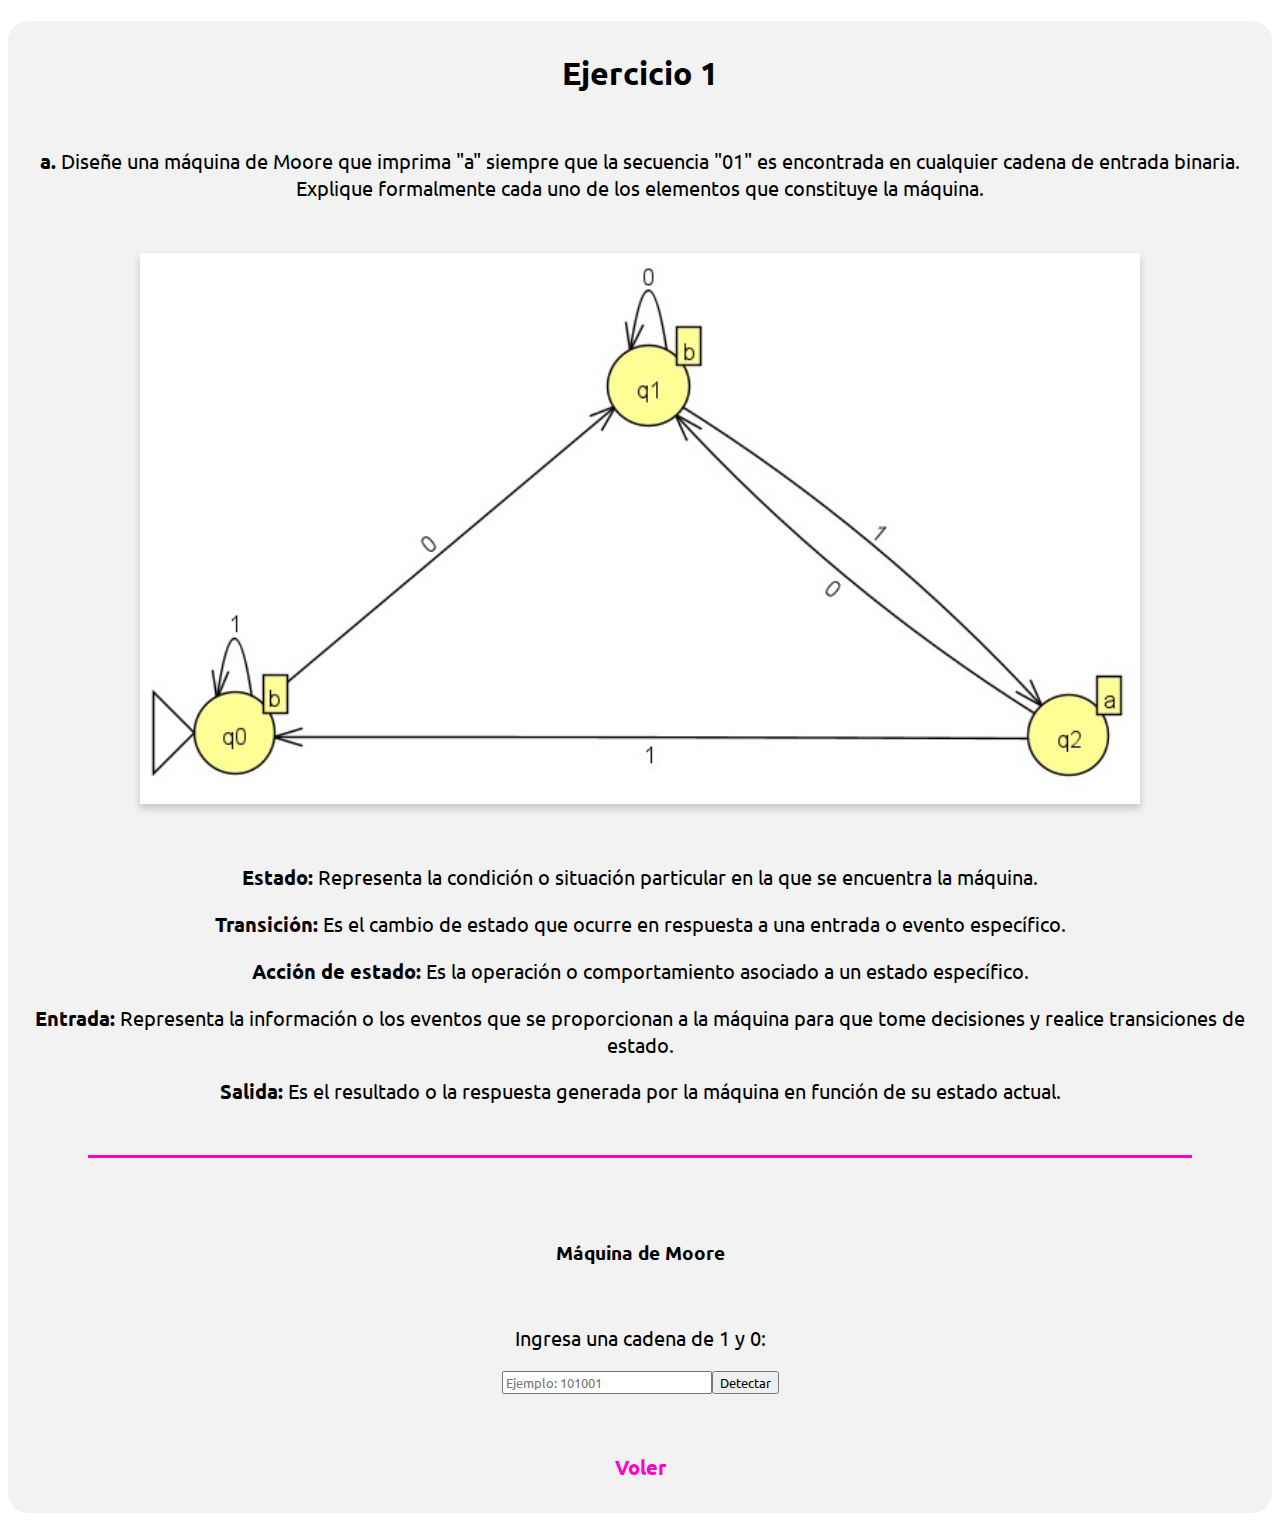
==== html/ejercicio1.html @ 7466a402 "Se agrega el proyecto :D" ====
<!DOCTYPE html>
<html lang="en">

<head>
    <meta charset="UTF-8">
    <meta http-equiv="X-UA-Compatible" content="IE=edge">
    <meta name="viewport" content="width=device-width, initial-scale=1.0">
    <title>Ejercicio 2</title>
    <link rel="stylesheet" href="../css/style.css">
    <link href="https://cdn.jsdelivr.net/npm/bootstrap@5.3.0-alpha3/dist/css/bootstrap.min.css" rel="stylesheet"
        integrity="sha384-KK94CHFLLe+nY2dmCWGMq91rCGa5gtU4mk92HdvYe+M/SXH301p5ILy+dN9+nJOZ" crossorigin="anonymous">
</head>

<body>
    <div class="container">
        <h1>Ejercicio 1</h1>
        <p class="text_p"><b>a.</b> Diseñe una máquina de Moore que imprima "a" siempre que la secuencia "01" es
            encontrada en cualquier
            cadena de entrada binaria. Explique formalmente cada uno de los elementos que constituye la máquina.</p>
        <div class="div_img">
            <img src="../img/moore.jpeg" alt="Moore Machine">
        </div>
        <br><br>
        <p><b>Estado:</b> Representa la condición o situación particular en la que se encuentra la máquina.</p>
        <p><b>Transición:</b> Es el cambio de estado que ocurre en respuesta a una entrada o evento específico. </p>
        <p><b>Acción de estado:</b> Es la operación o comportamiento asociado a un estado específico. </p>
        <p><b>Entrada:</b> Representa la información o los eventos que se proporcionan a la máquina para que tome
            decisiones y realice transiciones de estado.</p>
        <p><b>Salida:</b> Es el resultado o la respuesta generada por la máquina en función de su estado actual.</p>
        <hr class="separador">
        <h3>Máquina de Moore</h3>
        <br>
        <p>Ingresa una cadena de 1 y 0:</p>
        <div class="input_container">
            <input type="text" id="input" placeholder="Ejemplo: 101001">
            <button onclick="detectarSecuencia()">Detectar</button>
        </div>
        <br>
        <div class="output" id="output"></div>
        <br><br>
        <a class="back" href="../index.html">Voler</a>
    </div>
    
    <script src="../js/main1.js"></script>
    <script src="https://cdn.jsdelivr.net/npm/@popperjs/core@2.11.7/dist/umd/popper.min.js"
        integrity="sha384-zYPOMqeu1DAVkHiLqWBUTcbYfZ8osu1Nd6Z89ify25QV9guujx43ITvfi12/QExE"
        crossorigin="anonymous"></script>
    <script src="https://cdn.jsdelivr.net/npm/bootstrap@5.3.0-alpha3/dist/js/bootstrap.min.js"
        integrity="sha384-Y4oOpwW3duJdCWv5ly8SCFYWqFDsfob/3GkgExXKV4idmbt98QcxXYs9UoXAB7BZ"
        crossorigin="anonymous"></script>
</body>
</html>
---- css/style.css ----
@import url('https://fonts.googleapis.com/css2?family=Ubuntu:wght@300&display=swap');

* {
    font-family: 'Ubuntu', sans-serif;
}

h1 {
    padding-top: 2rem;
    text-align: center;
}

h3 {
    padding-top: 2rem;
    text-align: center;   
}

p {
    text-align: center;
    font-size: 20px;
}

.back {
    font-size: 20px;
    text-decoration: none;
    display: flex;
    justify-content: center;
    align-items: center;
    color: #ff00c8;
    font-weight: bold;
}

.buttom {
    display: flex;
    justify-content: center;
    padding-bottom: 2rem;
}

.container {
    margin-left: auto;
    margin-right: auto;
    background-color: rgb(242, 242, 242);
    border-radius: 20px;
    padding-bottom: 2rem;
}

.text_p {
    padding-top: 2rem;
    padding-bottom: 2rem;
}

.div_img {
    display: flex;
    justify-content: center;
}

.div_img img {
    box-shadow: 0px 4px 8px rgba(0, 0, 0, 0.2);
    width: 1000px;
    height: auto;
}

.separador {
    border: none;
    border-top: 3px solid #ff00c8;
    margin: 50px 80px;
}

.input_container {
    display: flex;
    justify-content: center;
}

.output {
    display: flex;
    justify-content: center;
}
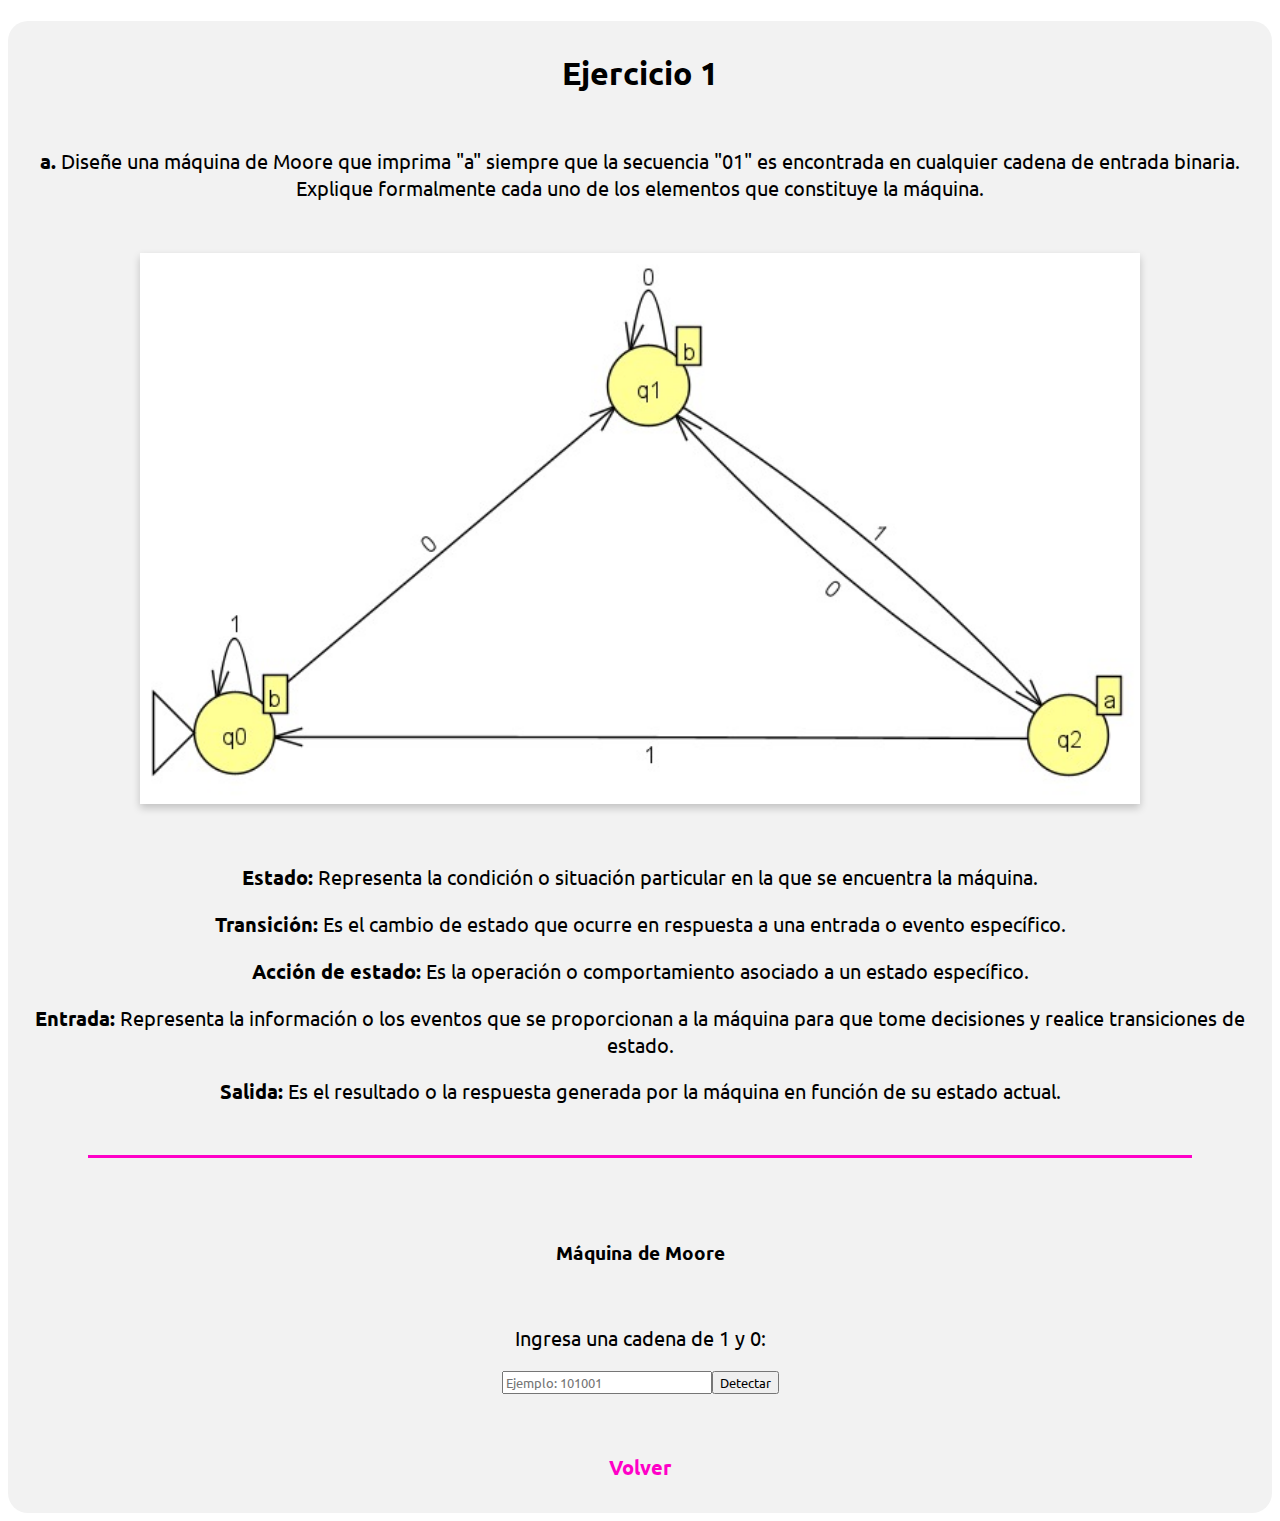
==== commit 36cd4961: "Algunas modificaciones :D" ====
--- a/html/ejercicio1.html
+++ b/html/ejercicio1.html
@@ -38,7 +38,7 @@
         <br>
         <div class="output" id="output"></div>
         <br><br>
-        <a class="back" href="../index.html">Voler</a>
+        <a class="back" href="../index.html">Volver</a>
     </div>
     
     <script src="../js/main1.js"></script>
